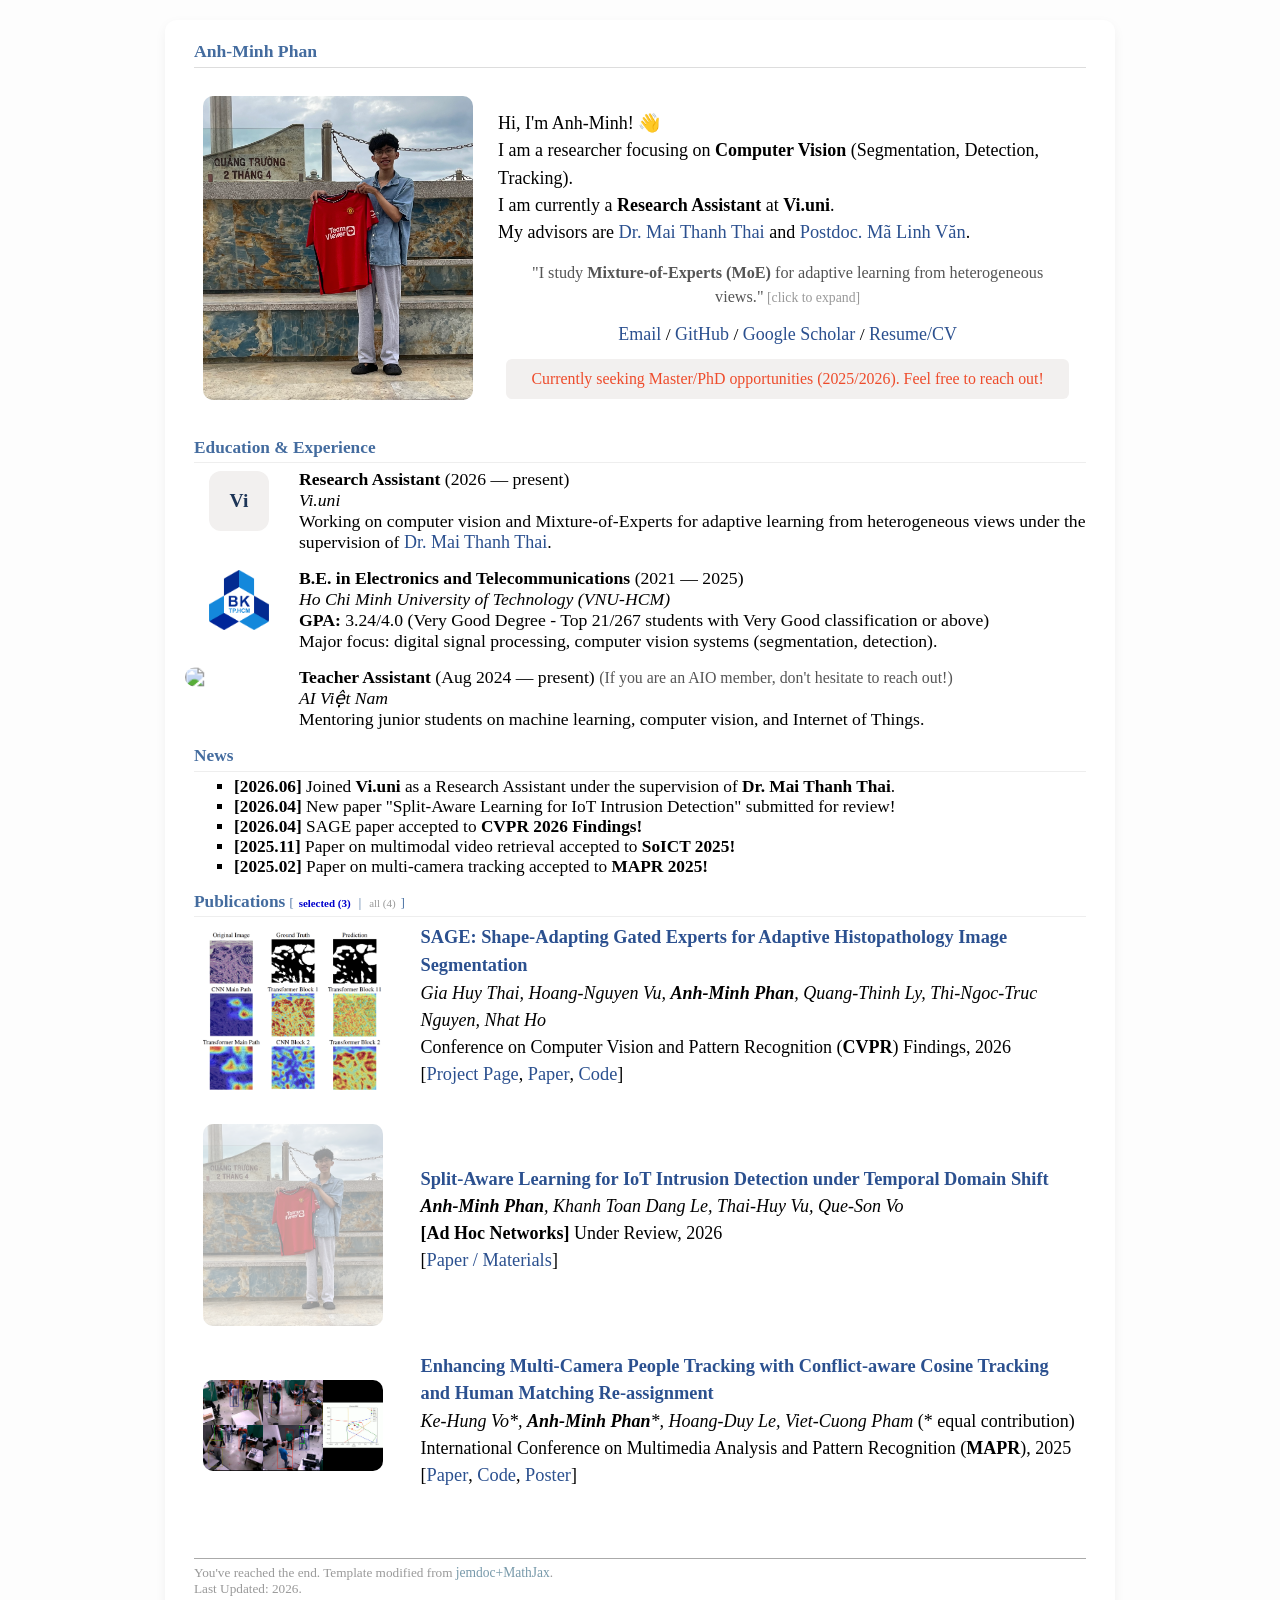
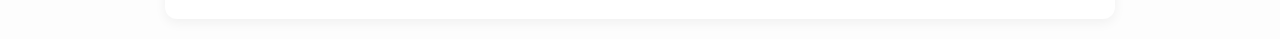
==== docs/index.html @ caae395f "Fix GitHub Pages docs source" ====
<!DOCTYPE html PUBLIC "-//W3C//DTD XHTML 1.1//EN" "http://www.w3.org/TR/xhtml11/DTD/xhtml11.dtd">
<html xmlns="http://www.w3.org/1999/xhtml" xml:lang="en">
<head>
  <meta name="generator" content="jemdoc, see http://jemdoc.jaboc.net/" />
  <meta http-equiv="Content-Type" content="text/html;charset=utf-8" />
  <meta property="og:image" content="./figs/homepage/intro-me.jpeg" />
  <meta property="og:title" content="Anh-Minh Phan" />
  <meta property="og:description" content="Hi Internet! I'm Anh-Minh and this is my personal webpage." />
  <link rel="stylesheet" href="static/css/jemdoc.css" type="text/css" />
  <link href="https://fonts.cdnfonts.com/css/computer-modern" rel="stylesheet">
  <link rel="icon" type="image/x-icon" href="static/images/Poke_ball.ico?v=2" />
  <title>Anh-Minh Phan</title>
  <script async defer src="https://buttons.github.io/buttons.js"></script>

  <style>
    /* Font Override for LaTeX Vibe */
    body, h1, h2, h3, h4, h5, h6, table, td, p, a, li, div, span {
      font-family: 'Computer Modern Serif', serif;
      font-size: 1.02em; /* Tweak size slightly for readability */
    }

    /* Profile Photo Hover Effect */
    #profile_photo {
      max-width: 300px;
      transition: all 0.3s ease;
    }

    /* Publication Toggle Buttons */
    .pub-toggle {
      cursor: pointer;
      color: #999;
      text-decoration: none;
      font-size: 0.9em;
      padding: 0 5px;
      transition: color 0.2s;
    }
    .pub-toggle:hover {
      color: #555;
    }
    .pub-toggle.active {
      color: #0000CD;
      font-weight: 600;
    }

    /* Publication Tables */
    .publication-table {
      transition: opacity 0.3s ease;
      width: 100%;
    }

    /* Research Vision Toggle */
    .research-vision-container {
      max-width: 95%;
      margin: 0 auto;
      text-align: center;
      transition: text-align 0.3s ease;
    }
    .research-vision-container.expanded {
      text-align: left;
    }
    .research-vision-toggle {
      cursor: pointer;
      color: #555;
      transition: color 0.2s;
      user-select: none;
    }
    .research-vision-toggle:hover {
      color: #0000CD;
    }
    .research-vision-toggle::after {
      content: " [click to expand]";
      font-size: 0.85em;
      color: #999;
    }
    .research-vision-toggle.active::after {
      content: " [click to collapse]";
    }
    .research-vision-details {
      display: none;
    }
    .research-vision-details.active {
      display: inline;
    }
  </style>
</head>

<body>
  <table summary="Table for page layout." id="tlayout">
    <tr valign="top">
      <td id="layout-content">

        <!-- Header -->
        <div id="toptitle">
          <h1>Anh-Minh Phan</h1>
        </div>
        
        <!-- Profile Section -->
        <table class="imgtable">
          <tr>
            <td>
              <a href="figs/homepage/intro-me.jpeg">
                <img src="figs/homepage/intro-me.jpeg" alt="Anh-Minh Phan" width="270px" />
              </a>&nbsp;
            </td>
            <td style="text-align: left;">
              <p>
                Hi, I'm Anh-Minh! 👋<br> 
                I am a researcher focusing on <b>Computer Vision</b> (Segmentation, Detection, Tracking).<br>
                I am currently a <b>Research Assistant</b> at <b>Vi.uni</b>.<br>
                My advisors are <a href="https://scholar.google.com.vn/citations?user=X5QFhQQAAAAJ&hl=vi">Dr. Mai Thanh Thai</a> and <a href="https://scholar.google.com/citations?user=hiQ4NwkAAAAJ&hl=en">Postdoc. Mã Linh Văn</a>.
              </p>
              
              <p style="font-size:90%" class="research-vision-container">
                <span class="research-vision-toggle" onclick="toggleResearchVision()">"I study <b>Mixture-of-Experts (MoE)</b> for adaptive learning from heterogeneous views."</span><span class="research-vision-details" id="research-vision-details">
                  <br>Many real-world AI problems involve multiple perspectives of the same scene or event. My research explores how Mixture-of-Experts can model this diversity by learning how to route inputs adaptively.
                  <br>&nbsp;&nbsp;&nbsp;&nbsp;• <b>Multi-view and cross-view perception:</b> Expert routing for detection and tracking across multiple camera viewpoints.
                  <br>&nbsp;&nbsp;&nbsp;&nbsp;• <b>Multi-modal expert fusion:</b> Integrating heterogeneous sensors.
                  <br>&nbsp;&nbsp;&nbsp;&nbsp;• <b>Model generalization under data bias:</b> Enhancing robustness against temporal shifts and biased distributions via specialized expert routing.
                </span>
              </p>
              <p>
                <center>
                  <a href="mailto:phananhm5@gmail.com">Email</a> / 
                  <a href="https://github.com/Lusic12">GitHub</a> /
                  <a href="https://scholar.google.com/citations?user=JCbuDwcAAAAJ&hl">Google Scholar</a> /
                  <a href="#">Resume/CV</a>
                </center>
              </p>
              <center>
                <p style="font-size:90%; color:#EE4B2B; background-color:#F2F0EF; padding:8px 12px; border-radius:6px; width:93%;">
                  Currently seeking Master/PhD opportunities (2025/2026). Feel free to reach out!
                </p>
              </center>
            </td>
          </tr>
        </table>
        
        <!-- About Me Section -->
        <h2>Education & Experience</h2>
        <ul style="list-style-type: none; padding-left: 0;">
          <li style="margin-bottom: 15px; display: flex; align-items: flex-start;">
            <div style="flex: 0 0 90px; display: flex; justify-content: center; align-items: center; margin-right: 15px; margin-top: 2px;">
              <div style="width: 60px; height: 60px; border-radius: 12px; background: #F2F0EF; color: #1D3557; display: flex; align-items: center; justify-content: center; font-weight: 700; font-size: 1.1em;">
                Vi
              </div>
            </div>
            <div>
              <b>Research Assistant</b> (2026 — present)<br>
              <i>Vi.uni</i><br>
              Working on computer vision and Mixture-of-Experts for adaptive learning from heterogeneous views under the supervision of <a href="https://scholar.google.com.vn/citations?user=X5QFhQQAAAAJ&hl=vi">Dr. Mai Thanh Thai</a>.
            </div>
          </li>
          <li style="margin-bottom: 15px; display: flex; align-items: flex-start;">
            <div style="flex: 0 0 90px; display: flex; justify-content: center; align-items: center; margin-right: 15px; margin-top: 2px;">
              <img src="figs/homepage/HCMUT_official_logo.png" style="max-width: 60px; object-fit: contain;">
            </div>
            <div>
              <b>B.E. in Electronics and Telecommunications</b> (2021 — 2025)<br>
              <i>Ho Chi Minh University of Technology (VNU-HCM)</i><br>
              <b>GPA:</b> 3.24/4.0 (Very Good Degree - Top 21/267 students with Very Good classification or above)<br>
              Major focus: digital signal processing, computer vision systems (segmentation, detection).
            </div>
          </li>
          <li style="margin-bottom: 15px; display: flex; align-items: flex-start;">
            <div style="flex: 0 0 90px; display: flex; justify-content: center; align-items: center; margin-right: 15px; margin-top: 2px;">
              <img src="figs/homepage/logo_AIVN.pdf" style="width: 100%; object-fit: contain; transform: scale(1.2);">
            </div>
            <div>
              <b>Teacher Assistant</b> (Aug 2024 — present) <span style="font-size: 0.9em; color: #555;">(If you are an AIO member, don't hesitate to reach out!)</span><br>
              <i>AI Việt Nam</i><br>
              Mentoring junior students on machine learning, computer vision, and Internet of Things.
            </div>
          </li>
        </ul>

        <!-- News Section -->
        <h2>News</h2>
        <ul>
          <li><b>[2026.06]</b> Joined <b>Vi.uni</b> as a Research Assistant under the supervision of <b>Dr. Mai Thanh Thai</b>.</li>
          <li><b>[2026.04]</b> New paper "Split-Aware Learning for IoT Intrusion Detection" submitted for review!</li>
          <li><b>[2026.04]</b> SAGE paper accepted to <b>CVPR 2026 Findings!</b></li>
          <li><b>[2025.11]</b> Paper on multimodal video retrieval accepted to <b>SoICT 2025!</b></li>
          <li><b>[2025.02]</b> Paper on multi-camera tracking accepted to <b>MAPR 2025!</b></li>
        </ul>

        <!-- Publications Section -->
        <h2>
          Publications 
          <span style="font-size: 0.7em; font-weight: normal;">
            [<a href="javascript:void(0)" class="pub-toggle active" id="toggle-selected">selected <span id="count-selected"></span></a> | 
            <a href="javascript:void(0)" class="pub-toggle" id="toggle-all">all <span id="count-all"></span></a>]
          </span>
        </h2>
        
        <!-- SAGE -->
        <table class="imgtable publication-table" data-selected="true">
          <tr>
            <td style="width:200px">
              <a href="figs/projects/sage-unet/visualize.png" target="_blank" title="Click to zoom image">
                <img src="figs/projects/sage-unet/visualize.png" alt="SAGE Teaser" width="180px" />
              </a>&nbsp;
            </td>
            <td align="left;vertical-align: middle;">
              <p>
                <a href="https://oxyzgiahuy.github.io/sage/" target="_blank"><b>SAGE: Shape-Adapting Gated Experts for Adaptive Histopathology Image Segmentation</b></a><br>
                <i>Gia Huy Thai, Hoang-Nguyen Vu, <b>Anh-Minh Phan</b>, Quang-Thinh Ly, Thi-Ngoc-Truc Nguyen, Nhat Ho</i><br>
                Conference on Computer Vision and Pattern Recognition (<b>CVPR</b>) Findings, 2026<br>
                [<a href="https://oxyzgiahuy.github.io/sage/">Project Page</a>, <a href="https://arxiv.org/pdf/2511.18493">Paper</a>, <a href="https://github.com/OxyzGiaHuy/SAGE">Code</a>]
              </p>
            </td>
          </tr>
        </table>

        <!-- Split-Aware -->
        <table class="imgtable publication-table" data-selected="true">
          <tr>
            <td style="width:200px">
              <a href="figs/projects/Split-Aware-Learning/visualize.pdf" target="_blank" title="Click to view file">
                <img src="figs/projects/Split-Aware-Learning/visualize.pdf" alt="Split Aware teaser" onerror="this.src='figs/homepage/intro-me.jpeg';" width="180px" style="opacity: 0.4; object-fit: cover;" />
              </a>&nbsp;
            </td>
            <td align="left;vertical-align: middle;">
              <p>
                <a href="https://drive.google.com/file/d/1N-A1PWeSBoMo9juy5mfHfi9kG2bD9Ckt/view?usp=sharing" target="_blank"><b>Split-Aware Learning for IoT Intrusion Detection under Temporal Domain Shift</b></a><br>
                <i><b>Anh-Minh Phan</b>, Khanh Toan Dang Le, Thai-Huy Vu, Que-Son Vo</i><br>
                <b>[Ad Hoc Networks]</b> Under Review, 2026<br>
                [<a href="https://drive.google.com/file/d/1N-A1PWeSBoMo9juy5mfHfi9kG2bD9Ckt/view?usp=sharing">Paper / Materials</a>]
              </p>
            </td>
          </tr>
        </table>
        
        <!-- Multiview tracking -->
        <table class="imgtable publication-table" data-selected="true">
          <tr>
            <td style="width:200px">
              <a href="figs/projects/multiview/visualize.png" target="_blank" title="Click to zoom image">
                <img src="figs/projects/multiview/visualize.png" alt="Multiview Tracking Teaser" onerror="this.src='figs/projects/multiview/symbol.png';" width="180px" />
              </a>&nbsp;
            </td>
            <td align="left;vertical-align: middle;">
              <p>
                <a href="https://github.com/hungvoct/Multi-Camera-Multi-Object-Tracking.git" target="_blank"><b>Enhancing Multi-Camera People Tracking with Conflict-aware Cosine Tracking and Human Matching Re-assignment</b></a><br>
                <i>Ke-Hung Vo*, <b>Anh-Minh Phan</b>*, Hoang-Duy Le, Viet-Cuong Pham</i> (* equal contribution)<br>
                International Conference on Multimedia Analysis and Pattern Recognition (<b>MAPR</b>), 2025<br>
                [<a href="https://drive.google.com/file/d/1BfPmb4QmANrZVvAQD_B2CgWjoJHQ7mI0/view?usp=share_link">Paper</a>, <a href="https://github.com/hungvoct/Multi-Camera-Multi-Object-Tracking.git">Code</a>, <a href="https://drive.google.com/file/d/10KY-Rpjz9q0L6LmjvZCgzJ6ZZpu_jHS2/view?usp=sharing">Poster</a>]
              </p>
            </td>
          </tr>
        </table>

        <!-- Collaborative -->
        <table class="imgtable publication-table" data-selected="false">
          <tr>
            <td style="width:200px">
              <a href="figs/projects/video-retrieval/visualize.png" target="_blank" title="Click to zoom image">
                <img src="figs/projects/video-retrieval/visualize.png" alt="Video Retrieval" width="180px" style="border-radius: 8px;">
              </a>&nbsp;
            </td>
            <td align="left;vertical-align: middle;">
              <p>
                <a href="https://huyrua27.github.io/eeiotnewbie-AIC2025/" target="_blank"><b>Enhanced Multimodal Video Retrieval System: Integrating Query Expansion and Cross-modal Temporal Event Retrieval</b></a><br>
                <i>Led by Van-Thinh Vo, Minh-Khoi Nguyen, etc. (<b>Anh-Minh Phan</b> - collaborative & corresponding author)</i><br>
                International Symposium on Information and Communication Technology (<b>SoICT</b>), 2025<br>
                <i style="color:#ee2400"><small>Final Round of Ho Chi Minh City AI Challenge 2025 🏆</small></i><br>
                [<a href="https://huyrua27.github.io/eeiotnewbie-AIC2025/">Project Page</a>, <a href="https://arxiv.org/abs/2512.06334">Paper</a>, <a href="https://github.com/ThinhVan27/AIC-2025">Code</a>]
              </p>
            </td>
          </tr>
        </table>

        <!-- Footer -->
        <div id="footer">
          <div id="footer-text"> 
            You've reached the end. Template modified from <a href="https://github.com/wsshin/jemdoc_mathjax" target="_blank">jemdoc+MathJax</a>.
            <br>
            Last Updated: 2026.
          </div>
        </div>

      </td>
    </tr>
  </table>

  <!-- Scripts -->
  <script>
    // Publication toggle functionality
    const toggleSelected = document.getElementById('toggle-selected');
    const toggleAll = document.getElementById('toggle-all');
    const publications = document.querySelectorAll('.publication-table');
    const countSelectedSpan = document.getElementById('count-selected');
    const countAllSpan = document.getElementById('count-all');
    
    // Calculate publication counts
    const selectedCount = Array.from(publications).filter(pub => 
      pub.getAttribute('data-selected') === 'true'
    ).length;
    const totalCount = publications.length;
    
    // Display counts
    countSelectedSpan.textContent = `(${selectedCount})`;
    countAllSpan.textContent = `(${totalCount})`;
    
    // Function to show selected publications only
    function showSelected() {
      publications.forEach(pub => {
        pub.style.display = pub.getAttribute('data-selected') === 'true' ? 'table' : 'none';
      });
      toggleSelected.classList.add('active');
      toggleAll.classList.remove('active');
    }
    
    // Function to show all publications
    function showAll() {
      publications.forEach(pub => {
        pub.style.display = 'table';
      });
      toggleAll.classList.add('active');
      toggleSelected.classList.remove('active');
    }
    
    // Add event listeners
    toggleSelected.addEventListener('click', showSelected);
    toggleAll.addEventListener('click', showAll);
    
    // Initialize with selected publications view
    showSelected();
  </script>

  <script>
    // Research vision toggle functionality
    function toggleResearchVision() {
      const details = document.getElementById('research-vision-details');
      const toggle = document.querySelector('.research-vision-toggle');
      const container = document.querySelector('.research-vision-container');
      
      details.classList.toggle('active');
      toggle.classList.toggle('active');
      container.classList.toggle('expanded');
    }
  </script>

</body>
</html>
---- docs/static/css/jemdoc.css ----
/* Default css file for jemdoc - Calligraphic / Rounded Update */

@import url("https://fonts.googleapis.com/css2?family=Cormorant+Garamond:ital,wght@0,400;0,600;0,700;1,400;1,600&display=swap");

table#tlayout {
    border: none;
    border-collapse: separate;
    background: white;
    border-radius: 12px;
    box-shadow: 0 4px 12px rgba(0,0,0,0.05);
    padding: 10px;
    overflow: hidden;
}

body {
        background: #fdfdfd;
        font-family: "Cormorant Garamond", Georgia, serif;
        font-size: 19px;
        max-width: 950px;
        margin: 20px auto;
}

#layout-menu {
        background: #ffffff;
        border: 1px solid #dddddd;
        padding-top: 0.5em;
        padding-left: 8px;
        padding-right: 8px;
        width: auto;
        white-space: nowrap;
    text-align: left;
    vertical-align: top;
    border-radius: 8px;
}

#layout-menu td {
        background: #f4f4f4;
    vertical-align: top;
    border-radius: 8px;
}

#layout-content {
        padding-top: 0.0em;
        padding-left: 1.0em;
        padding-right: 1.0em;
    border: none;
    background: white;
    text-align: left;
    vertical-align: top;
    margin: auto;
    width:100%;
}

#layout-menu a {
        line-height: 1.5em;
        margin-left: 0.5em;
}

tt {
    background: #ffffdd;
    border-radius: 4px;
    padding: 2px 4px;
}

pre, tt {
        font-size: 90%;
        font-family: monaco, monospace;
}

a, a > tt {
        color: #2b508f;
        text-decoration: none;
}

a:hover {
        border-bottom: 1px gray dotted;
}

#layout-menu a.current:link, #layout-menu a.current:visited {
        color: #022b6d;
        border-bottom: 1px gray solid;
}
#layout-menu a:link, #layout-menu a:visited, #layout-menu a:hover {
        color: #4a75b8;
        text-decoration: none;
}
#layout-menu a:hover {
        text-decoration: none;
}

div.menu-category {
        border-bottom: 1px solid gray;
        margin-top: 0.8em;
        padding-top: 0.2em;
        padding-bottom: 0.1em;
        font-weight: bold;
}

div.menu-item {
        padding-left: 16px;
        text-indent: -16px;
}

div#toptitle {
        padding-bottom: 0.2em;
        margin-bottom: 1.5em;
        border-bottom: 1px solid #ddd;
}

div#toptitle + h2, div#toptitle + h3 {
        margin-top: -0.7em;
}

div#subtitle {
        margin-top: 0.0em;
        margin-bottom: 0.0em;
        padding-top: 0em;
        padding-bottom: 0.1em;
}

em {
        font-style: italic;
}

strong {
        font-weight: bold;
}


h1, h2, h3 {
        color: #446c9f;
        margin-top: 0.5em;
        margin-bottom: 0.3em;
        padding-bottom: 0.2em;
        line-height: 1.2;
        padding-top: 0.3em;
        border-bottom: 1px solid #eeeeee;
}

h1 {
        font-size: 210%;
        font-weight: 700;
}

h2 {
        padding-top: 0.1em;
        font-size: 155%;
        font-weight: 600;
}

h2 + h3 {
    padding-top: 0.2em;
}

h3 {
        font-size: 125%;
        border-bottom: none;
}

p {
        margin-top: 0.0em;
        margin-bottom: 0.8em;
        padding: 0;
        line-height: 1.5;
}

pre {
        padding: 0;
        margin: 0;
}

div#footer {
        font-size: small;
        border-top: 1px solid #aaaaaa;
        padding-top: 0.5em;
        margin-top: 4.0em;
        color: #999999;
}

div#footer a {
        color: #7799aa;
}

div#footer-text {
        float: left;
        padding-bottom: 8px;
}

ul, ol, dl {
        margin-top: 0.2em;
        padding-top: 0;
        margin-bottom: 0.8em;
}

dt {
        margin-top: 0.5em;
        margin-bottom: 0;
}

dl {
        margin-left: 20px;
}

dd {
        color: #222222;
}

dd > *:first-child {
        margin-top: 0;
}

ul {
        list-style-position: outside;
        list-style-type: square;
}

p + ul, p + ol {
        margin-top: -0.5em;
}

li ul, li ol {
        margin-top: -0.3em;
}

ol {
        list-style-position: outside;
        list-style-type: decimal;
}

li p, dd p {
        margin-bottom: 0.3em;
}


ol ol {
        list-style-type: lower-alpha;
}

ol ol ol {
        list-style-type: lower-roman;
}

p + div.codeblock {
        margin-top: -0.6em;
}

div.codeblock, div.infoblock {
        margin-right: 0%;
        margin-top: 1.2em;
        margin-bottom: 1.3em;
}

div.blocktitle {
        font-weight: bold;
        color: #cd7b62;
        margin-top: 1.2em;
        margin-bottom: 0.1em;
}

div.blockcontent {
        border: 1px solid silver;
        padding: 0.3em 0.5em;
        border-radius: 8px;
}

div.infoblock > div.blockcontent {
        background: #ffffee;
}

div.infoblock p + p {
        margin-top: 0.8em;
}

div.codeblock > div.blockcontent {
        background: #f6f6f6;
}

#fwtitle {
        margin: 2px;
}

#fwtitle #toptitle {
        padding-left: 0.5em;
        margin-bottom: 0.5em;
}

#layout-content h1:first-child, #layout-content h2:first-child, #layout-content h3:first-child {
        margin-top: -0.7em;
}

div#toptitle h1, #layout-content div#toptitle h1 {
        margin-bottom: 0.0em;
        padding-bottom: 0.1em;
        padding-top: 0;
        margin-top: 0.5em;
        border-bottom: none;
}

table {
    border-collapse: collapse;
}

td {
    padding: 2px;
    padding-left: 0.5em;
    padding-right: 0.5em;
    text-align: left;
    border: none;
}

table + table {
    margin-top: 1em;
}

tr.heading {
    font-weight: bold;
    border-bottom: 2px solid #555;
}

img {
    border: none;
    border-radius: 10px;
}

table.imgtable, table.imgtable td {
    border: none;
    text-align: left;
}
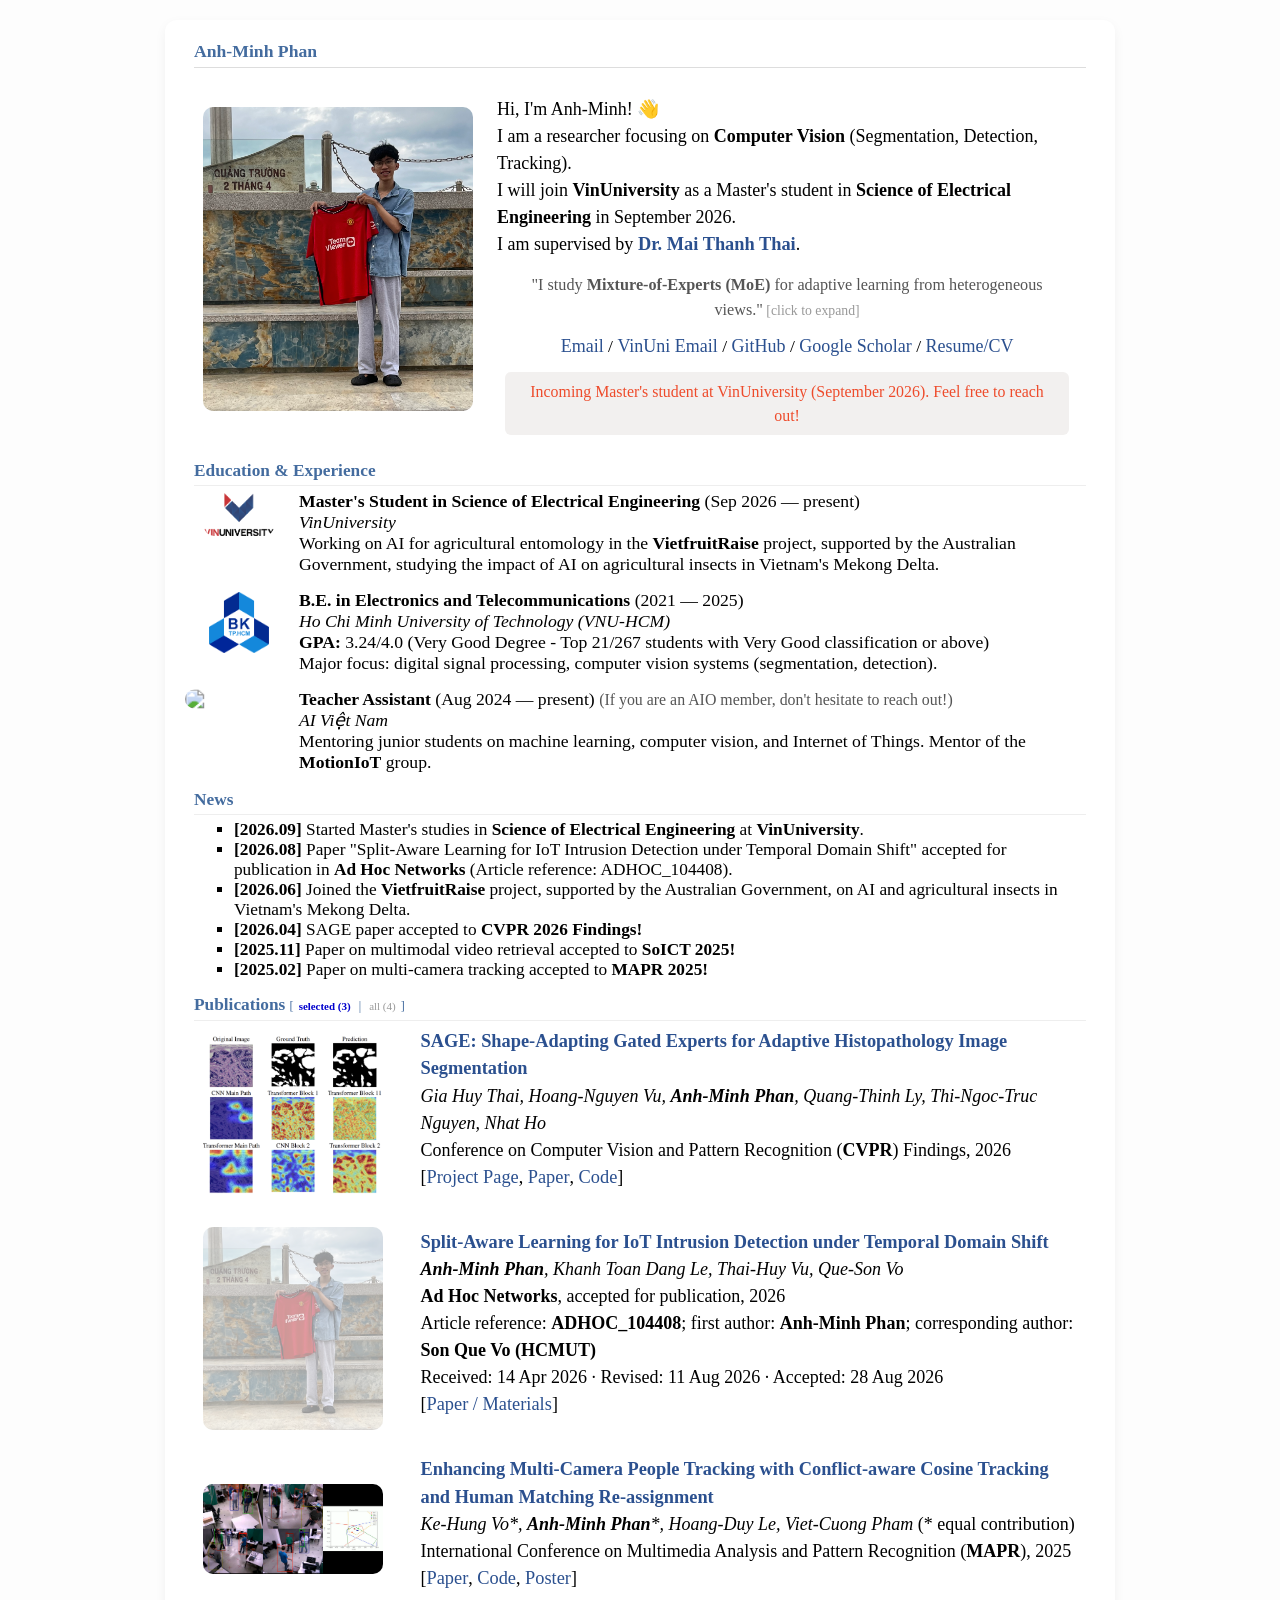
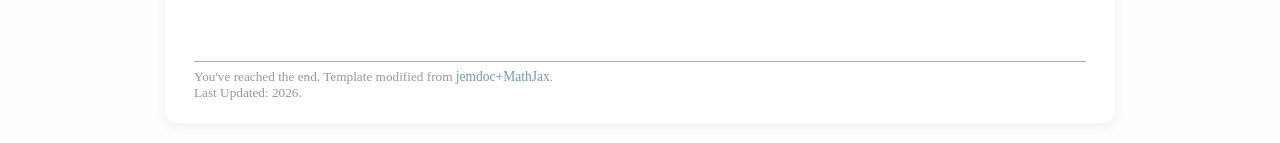
==== commit 744960c8: "update29_8" ====
--- a/docs/index.html
+++ b/docs/index.html
@@ -106,8 +106,8 @@
               <p>
                 Hi, I'm Anh-Minh! 👋<br> 
                 I am a researcher focusing on <b>Computer Vision</b> (Segmentation, Detection, Tracking).<br>
-                I am currently a <b>Research Assistant</b> at <b>Vi.uni</b>.<br>
-                My advisors are <a href="https://scholar.google.com.vn/citations?user=X5QFhQQAAAAJ&hl=vi">Dr. Mai Thanh Thai</a> and <a href="https://scholar.google.com/citations?user=hiQ4NwkAAAAJ&hl=en">Postdoc. Mã Linh Văn</a>.
+                I will join <b>VinUniversity</b> as a Master's student in <b>Science of Electrical Engineering</b> in September 2026.<br>
+                I am supervised by <a href="https://scholar.google.com/citations?user=X5QFhQQAAAAJ&hl=en&authuser=2"><b>Dr. Mai Thanh Thai</b></a>.
               </p>
               
               <p style="font-size:90%" class="research-vision-container">
@@ -120,7 +120,8 @@
               </p>
               <p>
                 <center>
-                  <a href="mailto:phananhm5@gmail.com">Email</a> / 
+                  <a href="mailto:minh.phananhcse@gmail.com">Email</a> /
+                  <a href="mailto:minh.pa@vinuni.edu.vn">VinUni Email</a> /
                   <a href="https://github.com/Lusic12">GitHub</a> /
                   <a href="https://scholar.google.com/citations?user=JCbuDwcAAAAJ&hl">Google Scholar</a> /
                   <a href="#">Resume/CV</a>
@@ -128,7 +129,7 @@
               </p>
               <center>
                 <p style="font-size:90%; color:#EE4B2B; background-color:#F2F0EF; padding:8px 12px; border-radius:6px; width:93%;">
-                  Currently seeking Master/PhD opportunities (2025/2026). Feel free to reach out!
+                  Incoming Master's student at VinUniversity (September 2026). Feel free to reach out!
                 </p>
               </center>
             </td>
@@ -140,14 +141,12 @@
         <ul style="list-style-type: none; padding-left: 0;">
           <li style="margin-bottom: 15px; display: flex; align-items: flex-start;">
             <div style="flex: 0 0 90px; display: flex; justify-content: center; align-items: center; margin-right: 15px; margin-top: 2px;">
-              <div style="width: 60px; height: 60px; border-radius: 12px; background: #F2F0EF; color: #1D3557; display: flex; align-items: center; justify-content: center; font-weight: 700; font-size: 1.1em;">
-                Vi
-              </div>
+              <img src="Vinuni_logo.png" alt="VinUniversity logo" style="max-width: 70px; max-height: 60px; object-fit: contain;">
             </div>
             <div>
-              <b>Research Assistant</b> (2026 — present)<br>
-              <i>Vi.uni</i><br>
-              Working on computer vision and Mixture-of-Experts for adaptive learning from heterogeneous views under the supervision of <a href="https://scholar.google.com.vn/citations?user=X5QFhQQAAAAJ&hl=vi">Dr. Mai Thanh Thai</a>.
+              <b>Master's Student in Science of Electrical Engineering</b> (Sep 2026 — present)<br>
+              <i>VinUniversity</i><br>
+              Working on AI for agricultural entomology in the <b>VietfruitRaise</b> project, supported by the Australian Government, studying the impact of AI on agricultural insects in Vietnam's Mekong Delta.
             </div>
           </li>
           <li style="margin-bottom: 15px; display: flex; align-items: flex-start;">
@@ -168,7 +167,7 @@
             <div>
               <b>Teacher Assistant</b> (Aug 2024 — present) <span style="font-size: 0.9em; color: #555;">(If you are an AIO member, don't hesitate to reach out!)</span><br>
               <i>AI Việt Nam</i><br>
-              Mentoring junior students on machine learning, computer vision, and Internet of Things.
+              Mentoring junior students on machine learning, computer vision, and Internet of Things. Mentor of the <b>MotionIoT</b> group.
             </div>
           </li>
         </ul>
@@ -176,8 +175,9 @@
         <!-- News Section -->
         <h2>News</h2>
         <ul>
-          <li><b>[2026.06]</b> Joined <b>Vi.uni</b> as a Research Assistant under the supervision of <b>Dr. Mai Thanh Thai</b>.</li>
-          <li><b>[2026.04]</b> New paper "Split-Aware Learning for IoT Intrusion Detection" submitted for review!</li>
+          <li><b>[2026.09]</b> Started Master's studies in <b>Science of Electrical Engineering</b> at <b>VinUniversity</b>.</li>
+          <li><b>[2026.08]</b> Paper "Split-Aware Learning for IoT Intrusion Detection under Temporal Domain Shift" accepted for publication in <b>Ad Hoc Networks</b> (Article reference: ADHOC_104408).</li>
+          <li><b>[2026.06]</b> Joined the <b>VietfruitRaise</b> project, supported by the Australian Government, on AI and agricultural insects in Vietnam's Mekong Delta.</li>
           <li><b>[2026.04]</b> SAGE paper accepted to <b>CVPR 2026 Findings!</b></li>
           <li><b>[2025.11]</b> Paper on multimodal video retrieval accepted to <b>SoICT 2025!</b></li>
           <li><b>[2025.02]</b> Paper on multi-camera tracking accepted to <b>MAPR 2025!</b></li>
@@ -223,7 +223,9 @@
               <p>
                 <a href="https://drive.google.com/file/d/1N-A1PWeSBoMo9juy5mfHfi9kG2bD9Ckt/view?usp=sharing" target="_blank"><b>Split-Aware Learning for IoT Intrusion Detection under Temporal Domain Shift</b></a><br>
                 <i><b>Anh-Minh Phan</b>, Khanh Toan Dang Le, Thai-Huy Vu, Que-Son Vo</i><br>
-                <b>[Ad Hoc Networks]</b> Under Review, 2026<br>
+                <b>Ad Hoc Networks</b>, accepted for publication, 2026<br>
+                Article reference: <b>ADHOC_104408</b>; first author: <b>Anh-Minh Phan</b>; corresponding author: <b>Son Que Vo (HCMUT)</b><br>
+                Received: 14 Apr 2026 · Revised: 11 Aug 2026 · Accepted: 28 Aug 2026<br>
                 [<a href="https://drive.google.com/file/d/1N-A1PWeSBoMo9juy5mfHfi9kG2bD9Ckt/view?usp=sharing">Paper / Materials</a>]
               </p>
             </td>
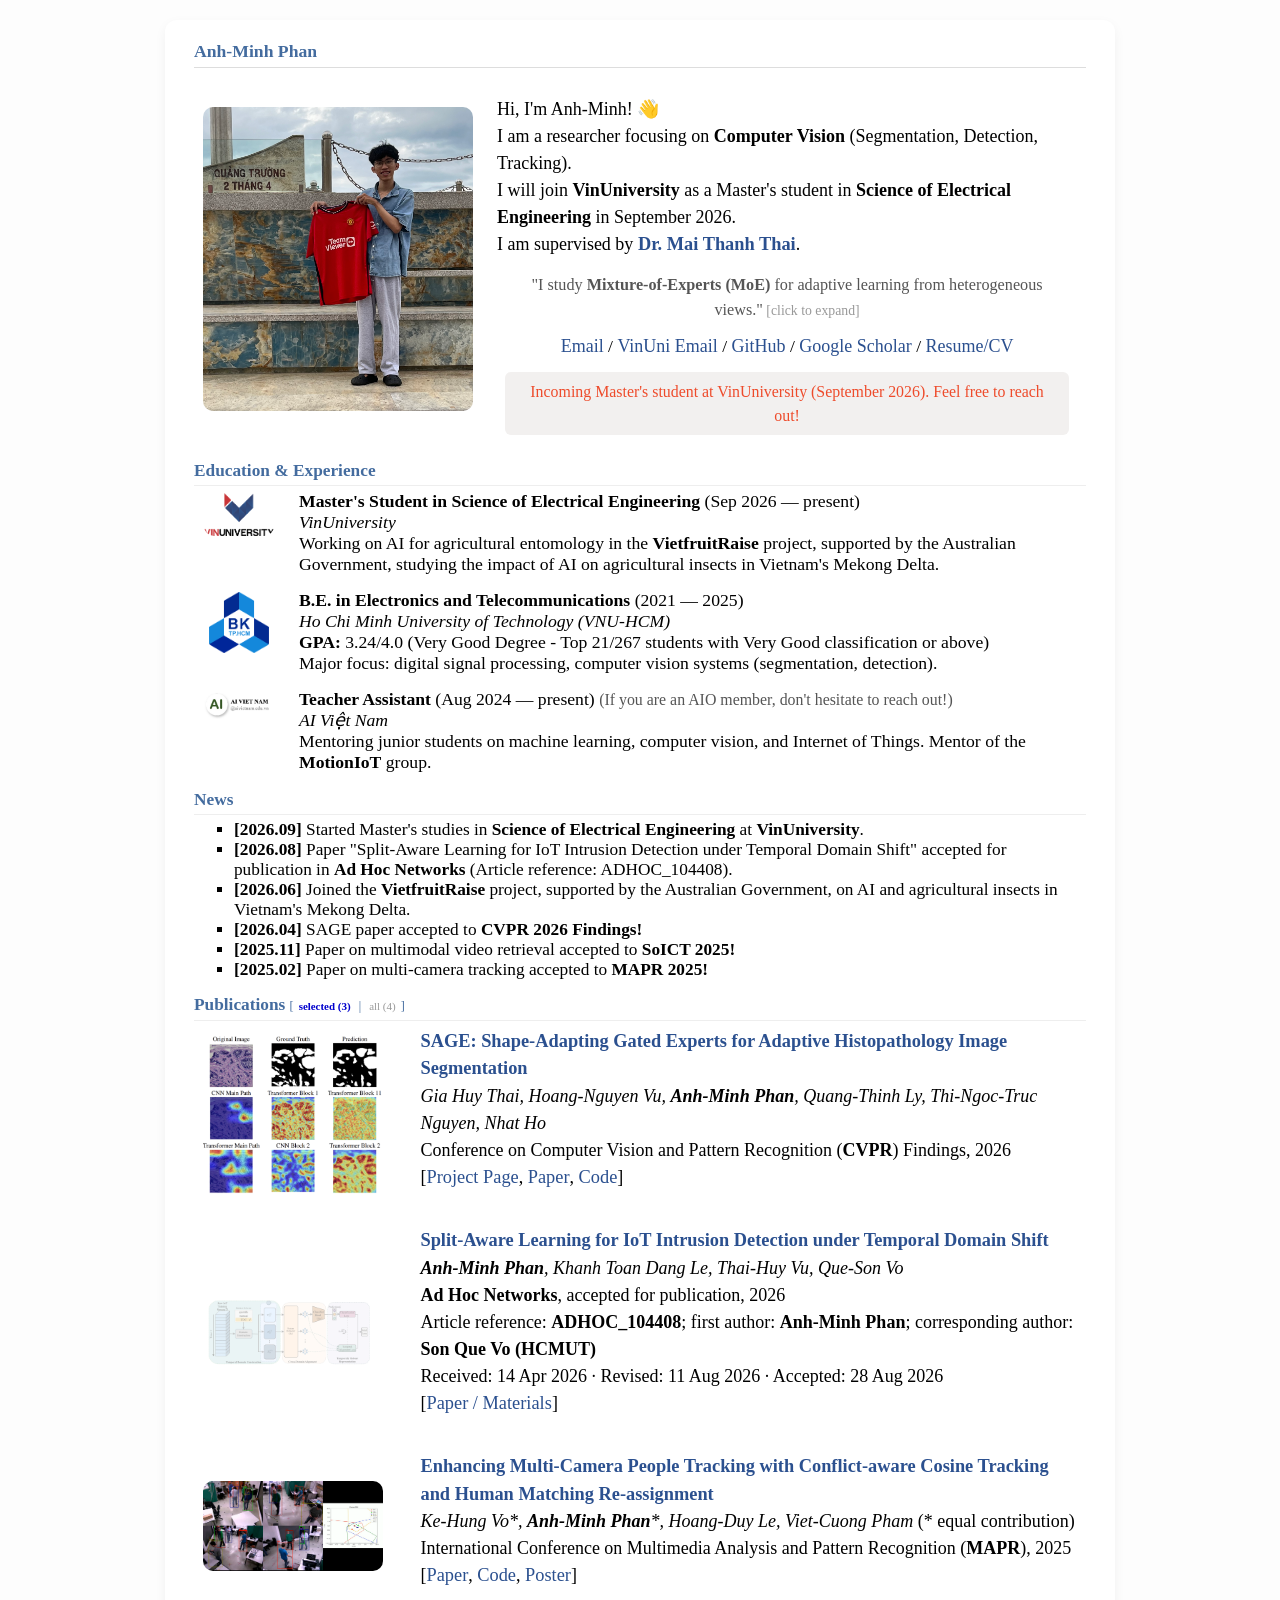
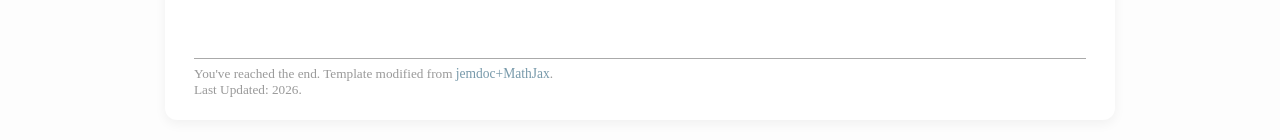
==== commit 6829142e: "update29_8" ====
--- a/docs/index.html
+++ b/docs/index.html
@@ -162,7 +162,7 @@
           </li>
           <li style="margin-bottom: 15px; display: flex; align-items: flex-start;">
             <div style="flex: 0 0 90px; display: flex; justify-content: center; align-items: center; margin-right: 15px; margin-top: 2px;">
-              <img src="figs/homepage/logo_AIVN.pdf" style="width: 100%; object-fit: contain; transform: scale(1.2);">
+              <img src="figs/homepage/logo_AIVN.png" alt="AI Việt Nam logo" style="max-width: 70px; max-height: 60px; object-fit: contain;">
             </div>
             <div>
               <b>Teacher Assistant</b> (Aug 2024 — present) <span style="font-size: 0.9em; color: #555;">(If you are an AIO member, don't hesitate to reach out!)</span><br>
@@ -216,7 +216,7 @@
           <tr>
             <td style="width:200px">
               <a href="figs/projects/Split-Aware-Learning/visualize.pdf" target="_blank" title="Click to view file">
-                <img src="figs/projects/Split-Aware-Learning/visualize.pdf" alt="Split Aware teaser" onerror="this.src='figs/homepage/intro-me.jpeg';" width="180px" style="opacity: 0.4; object-fit: cover;" />
+                <img src="figs/projects/Split-Aware-Learning/visualize.png" alt="Split Aware teaser" width="180px" style="opacity: 0.4; object-fit: cover;" />
               </a>&nbsp;
             </td>
             <td align="left;vertical-align: middle;">
